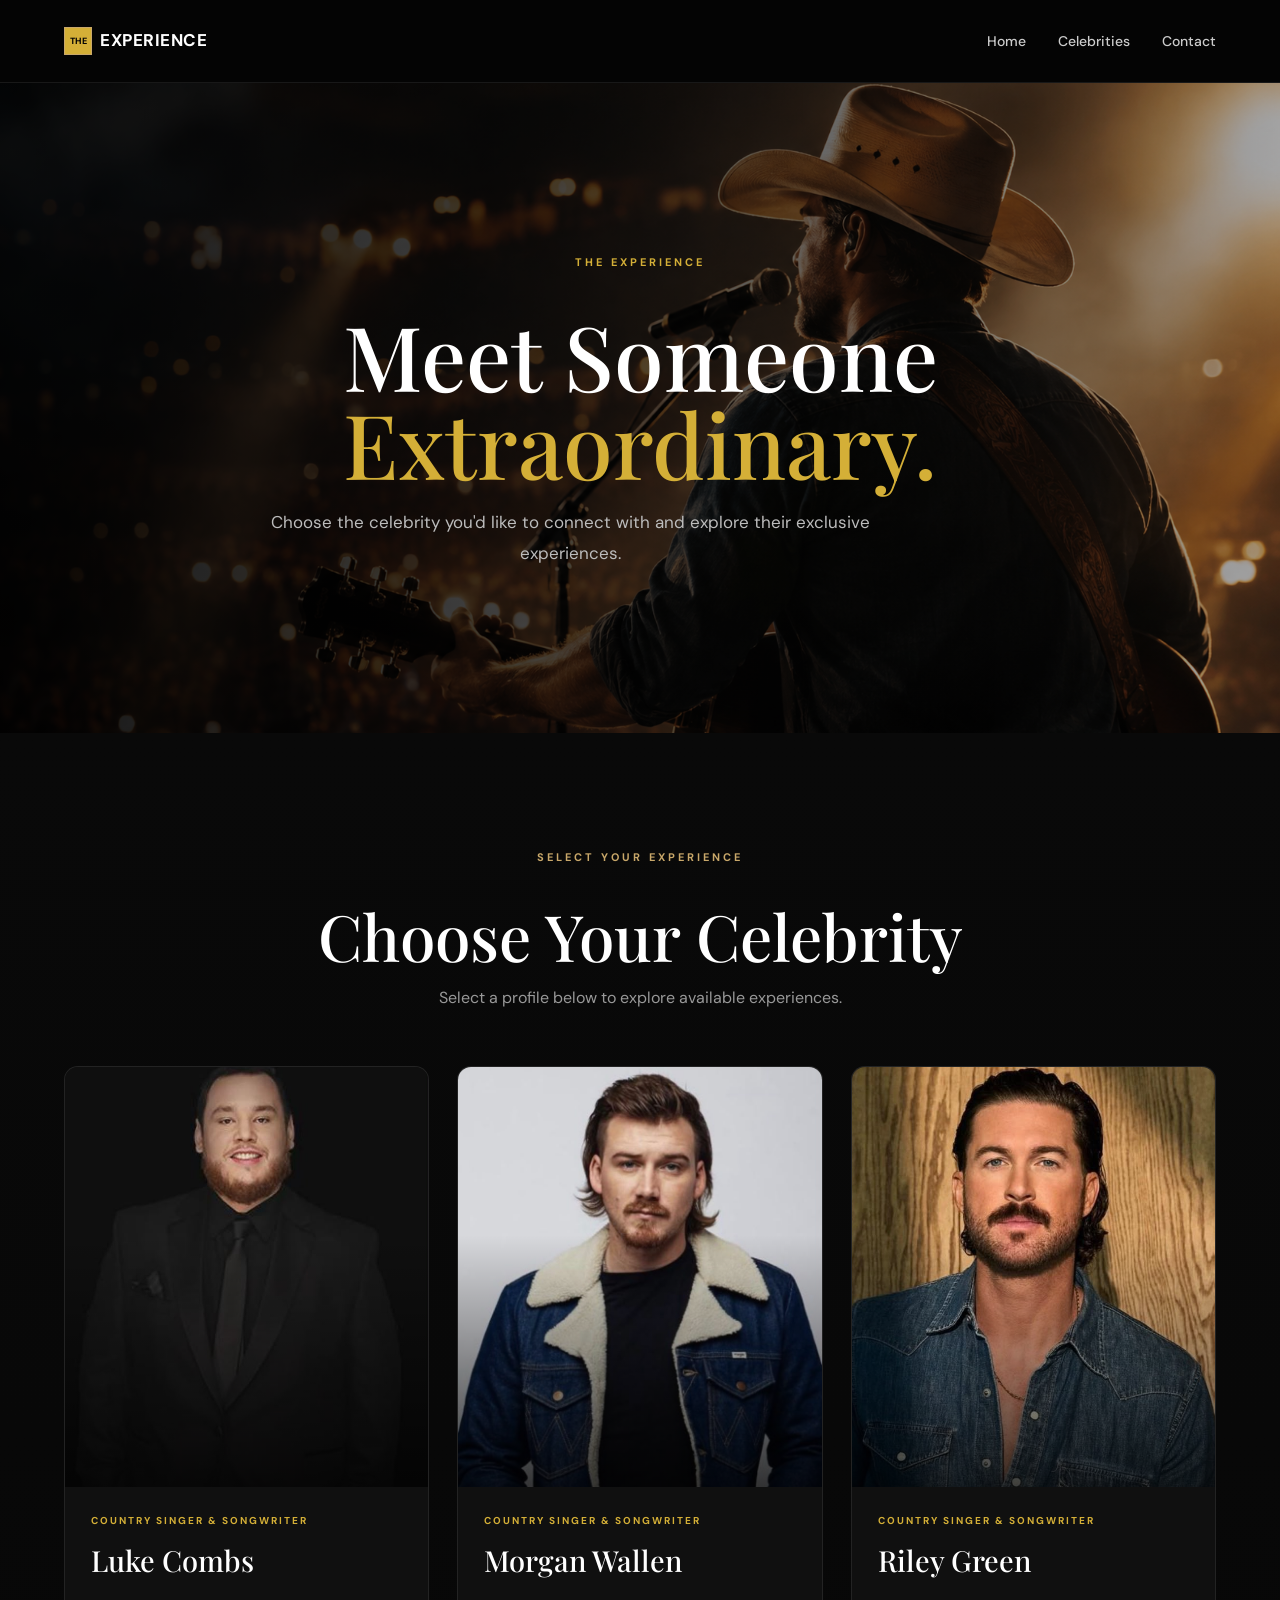
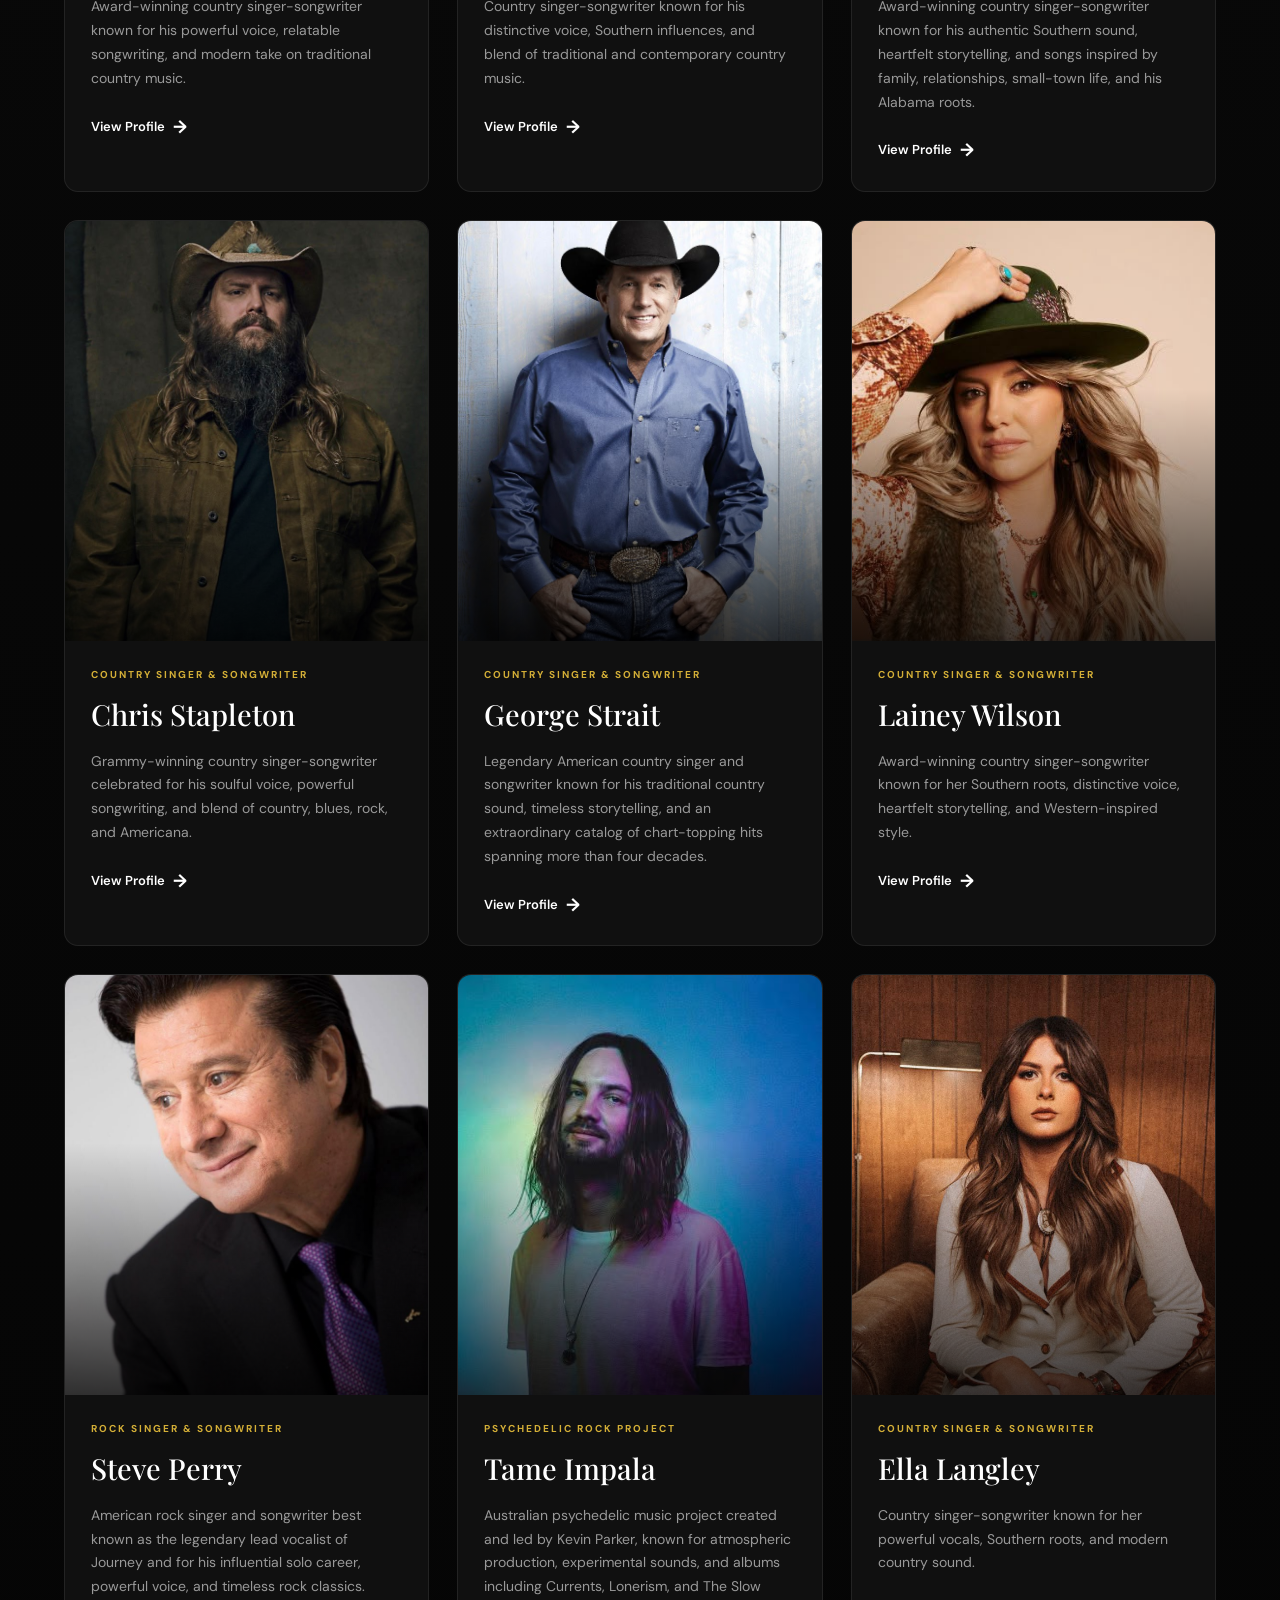
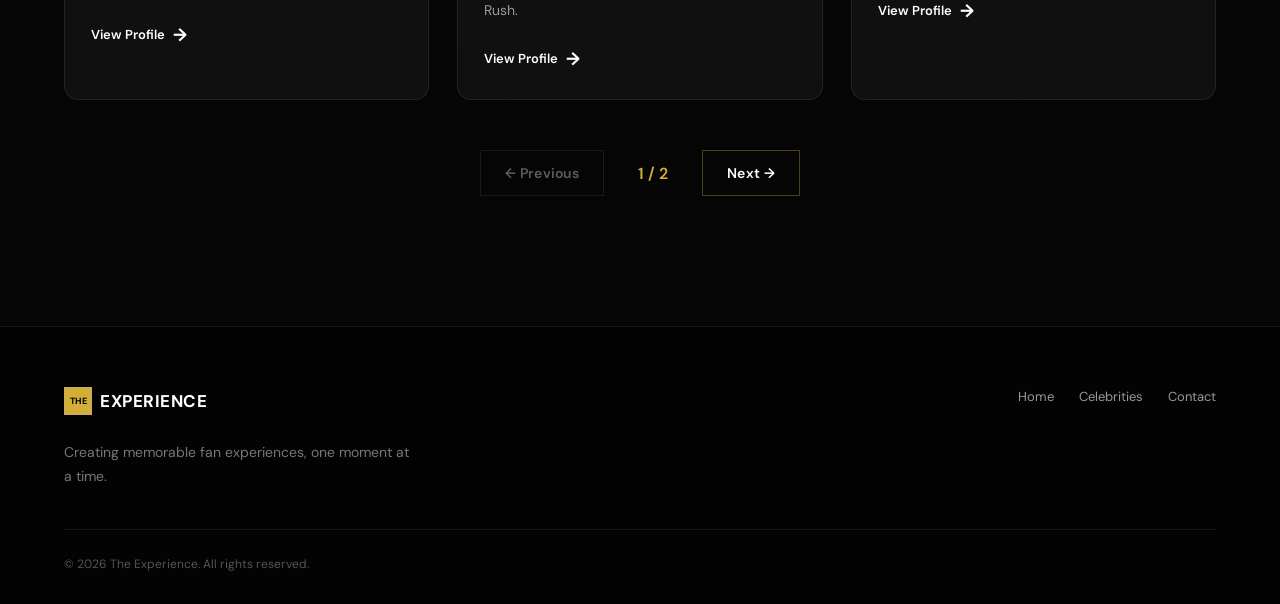
==== index.html @ cc43b5a0 "Initial directmanagementgroup" ====
<!DOCTYPE html>
<html lang="en">

<head>
    <meta charset="UTF-8">

    <meta name="viewport" content="width=device-width, initial-scale=1.0">

    <title>Select Your Celebrity</title>

    <link rel="stylesheet" href="css/style.css">

    <link
        href="https://fonts.googleapis.com/css2?family=DM+Sans:wght@400;500;600;700&family=Playfair+Display:wght@500;600;700&display=swap"
        rel="stylesheet">
</head>

<body>

    <!-- NAVIGATION -->

    <header class="site-header">

        <div class="container nav-container">

            <a href="index.html" class="logo">
                <span>THE</span>
                EXPERIENCE
            </a>

            <nav class="main-nav">

                <a href="index.html">
                    Home
                </a>

                <a href="#celebrities">
                    Celebrities
                </a>

                <a href="#" id="contactTawk">
                    Contact
                </a>

            </nav>

        </div>

    </header>


    <!-- HERO -->

    <main>

        <section class="selection-hero">

            <div class="container">

                <div class="selection-content">

                    <span class="eyebrow">
                        THE EXPERIENCE
                    </span>

                    <h1>
                        Meet Someone
                        <br>
                        <em>Extraordinary.</em>
                    </h1>

                    <p>
                        Choose the celebrity you'd like to
                        connect with and explore their
                        exclusive experiences.
                    </p>

                </div>

            </div>

        </section>


        <!-- CELEBRITY SELECTION -->

        <section class="celebrity-selection" id="celebrities">

            <div class="container">

                <div class="section-heading">

                    <span class="eyebrow">
                        SELECT YOUR EXPERIENCE
                    </span>

                    <h2>
                        Choose Your Celebrity
                    </h2>

                    <p>
                        Select a profile below to explore
                        available experiences.
                    </p>

                </div>


                <!-- CARDS GENERATED BY JAVASCRIPT -->

                <div class="celebrity-grid" id="celebrityGrid"></div>

                <div class="celebrity-pagination">

                    <button id="previousCelebrities" class="pagination-button" type="button">
                        ← Previous
                    </button>

                    <span id="celebrityPageNumber">
                        1
                    </span>

                    <button id="nextCelebrities" class="pagination-button" type="button">
                        Next →
                    </button>

                </div>

            </div>

        </section>

    </main>


    <!-- FOOTER -->

    <footer class="site-footer">

        <div class="container">

            <div class="footer-content">

                <div>
                    <div class="logo">
                        <span>THE</span>
                        EXPERIENCE
                    </div>
                    <br>

                    <p>
                        Creating memorable fan experiences,
                        one moment at a time.
                    </p>
                </div>

                <div class="footer-links">

                    <a href="index.html">
                        Home
                    </a>

                    <a href="#celebrities">
                        Celebrities
                    </a>

                    <a href="#" id="contactTawk">
                        Contact
                    </a>

                </div>

            </div>

            <div class="footer-bottom">

                <p>
                    © 2026 The Experience.
                    All rights reserved.
                </p>

            </div>

        </div>

    </footer>

    <script src="js/celebrities.js"></script>
    <script src="js/script.js"></script>

    <!--Start of Tawk.to Script-->
    <script type="text/javascript">
        var Tawk_API = Tawk_API || {}, Tawk_LoadStart = new Date();
        (function () {
            var s1 = document.createElement("script"), s0 = document.getElementsByTagName("script")[0];
            s1.async = true;
            s1.src = 'https://embed.tawk.to/6ac753de425a3b34c693e324/1k4d9v97q';
            s1.charset = 'UTF-8';
            s1.setAttribute('crossorigin', '*');
            s0.parentNode.insertBefore(s1, s0);
        })();
    </script>
    <!--End of Tawk.to Script-->
</body>

</html>
---- css/style.css ----
* {
    margin: 0;
    padding: 0;
    box-sizing: border-box;
}

:root {
    --black: #080808;
    --dark: #101010;
    --dark-2: #151515;
    --white: #ffffff;
    --gray: #a5a5a5;
    --gold: #c9a86a;
    --gold-light: #e0c38b;
    --border: rgba(255, 255, 255, 0.1);
}

html {
    scroll-behavior: smooth;
}

body {
    background: var(--black);
    color: var(--white);
    font-family: "DM Sans", sans-serif;
    line-height: 1.6;
}

a {
    color: inherit;
    text-decoration: none;
}

img {
    width: 100%;
    display: block;
}

.navbar {
    height: 85px;
    padding: 0 6%;
    display: flex;
    align-items: center;
    justify-content: space-between;
    border-bottom: 1px solid var(--border);
    background: rgba(8, 8, 8, 0.9);
    backdrop-filter: blur(15px);
    position: sticky;
    top: 0;
    z-index: 1000;
}

.logo {
    display: flex;
    align-items: center;
    gap: 12px;
    font-size: 19px;
    font-weight: 700;
}

.logo span {
    width: 38px;
    height: 38px;
    border: 1px solid var(--gold);
    color: var(--gold);
    display: flex;
    align-items: center;
    justify-content: center;
    font-size: 12px;
    letter-spacing: 1px;
}

.nav-links {
    display: flex;
    gap: 35px;
}

.nav-links a {
    color: #aaa;
    font-size: 14px;
    transition: 0.3s;
}

.nav-links a:hover,
.nav-links .active {
    color: white;
}

.explore-button {
    /* border: 1px solid var(--gold); */
    padding: 11px 18px;
    color: var(--gold);
    font-size: 13px;
    transition: 0.3s;
}

.explore-button:hover {
    background: var(--gold);
    color: black;
}

.profile-actions {
    display: flex;
    flex-wrap: wrap;
    gap: 14px;
    margin-top: 32px;
    padding-top: 4px;
    align-items: center;
}

.explore-button {
    display: inline-flex;
    align-items: center;
    justify-content: center;
    min-height: 42px;
    padding: 0 15px;
    color: var(--gold);
    font-size: 13px;
    font-weight: 500;
    letter-spacing: 0.4px;
    text-decoration: none;
    border: 1px solid var(--gold);
    transition: all 0.3s ease;
}

.explore-button:hover {
    background: var(--gold);
    color: black;
    transform: translateY(-1px);
}

@media (max-width: 700px) {
    .profile-actions {
        margin-top: 26px;
        gap: 10px;
    }

    .explore-button {
        padding: 10px 15px;
        font-size: 12px;
    }
}

.nav-button {
    display: inline-flex;
    align-items: center;
    justify-content: center;
    white-space: nowrap;
    margin-left: 20px;
    border: 1px solid var(--gold);
    padding: 11px 18px;
    color: var(--gold);
    font-size: 13px;
    transition: 0.3s;
}

.nav-button:hover {
    background: var(--gold);
    color: black;
}

.menu-toggle {
    display: none;
    background: none;
    color: white;
    border: none;
    font-size: 25px;
    cursor: pointer;
}

.hero {
    min-height: calc(100vh - 85px);
    padding: 80px 8%;
    display: grid;
    grid-template-columns: 1fr 0.85fr;
    gap: 80px;
    align-items: center;
}

.eyebrow {
    color: var(--gold);
    font-size: 11px;
    font-weight: 700;
    letter-spacing: 3px;
    margin-bottom: 20px;
}

.hero h1 {
    font-family: "Playfair Display", serif;
    font-size: clamp(55px, 7vw, 100px);
    line-height: 0.98;
    font-weight: 500;
    max-width: 700px;
}

.hero h1 span,
.section-heading span,
.about-content h2 span,
.cta h2 span {
    color: var(--gold);
}

.hero-text {
    color: var(--gray);
    max-width: 520px;
    margin: 30px 0;
    font-size: 17px;
}

.hero-buttons {
    display: flex;
    gap: 15px;
}

.btn {
    display: inline-block;
    padding: 14px 24px;
    font-size: 13px;
    font-weight: 600;
    transition: 0.3s;
}

.btn-primary {
    background: var(--gold);
    color: #080808;
}

.btn-primary:hover {
    background: var(--gold-light);
    transform: translateY(-2px);
}

.btn-outline {
    border: 1px solid var(--border);
    color: white;
}

.btn-outline:hover {
    border-color: var(--gold);
    color: var(--gold);
}

.hero-image {
    position: relative;
    max-width: 520px;
    margin-left: auto;
}

.hero-image img {
    height: 650px;
    object-fit: cover;
    filter: grayscale(10%);
}

.image-glow {
    position: absolute;
    width: 250px;
    height: 250px;
    background: rgba(201, 168, 106, 0.2);
    filter: blur(100px);
    right: -50px;
    bottom: 30px;
}

.floating-card {
    position: absolute;
    bottom: 30px;
    left: -40px;
    background: rgba(15, 15, 15, 0.9);
    border: 1px solid var(--border);
    padding: 16px 20px;
    display: flex;
    align-items: center;
    gap: 12px;
    backdrop-filter: blur(10px);
}

.floating-card strong {
    display: block;
    font-size: 13px;
}

.floating-card small {
    color: var(--gray);
    font-size: 11px;
}

.status-dot {
    width: 8px;
    height: 8px;
    background: #69c56b;
    border-radius: 50%;
}

.stats {
    border-top: 1px solid var(--border);
    border-bottom: 1px solid var(--border);
    padding: 30px 8%;
    display: grid;
    grid-template-columns: repeat(4, 1fr);
}

.stat {
    text-align: center;
    border-right: 1px solid var(--border);
}

.stat:last-child {
    border: none;
}

.stat strong {
    display: block;
    font-family: "Playfair Display", serif;
    color: var(--gold);
    font-size: 30px;
}

.stat span {
    color: var(--gray);
    font-size: 12px;
}

.section {
    padding: 130px 8%;
}

.about {
    display: grid;
    grid-template-columns: 0.9fr 1fr;
    gap: 100px;
    align-items: center;
}

.about-image img {
    height: 600px;
    object-fit: cover;
}

.about-content h2,
.section-heading h2,
.cta h2 {
    font-family: "Playfair Display", serif;
    font-size: clamp(40px, 5vw, 65px);
    font-weight: 500;
    line-height: 1.1;
}

.about-content p {
    color: var(--gray);
    margin-top: 25px;
    max-width: 560px;
}

.text-link {
    display: inline-block;
    margin-top: 30px;
    color: var(--gold);
    font-size: 14px;
}

.section-heading {
    margin-bottom: 60px;
    max-width: 650px;
}

.experience {
    background: #0d0d0d;
}

.experience-grid {
    display: grid;
    grid-template-columns: repeat(4, 1fr);
    border-top: 1px solid var(--border);
}

.experience-card {
    padding: 35px 30px;
    border-right: 1px solid var(--border);
}

.experience-card:last-child {
    border-right: none;
}

.number {
    color: var(--gold);
    font-size: 12px;
    margin-bottom: 50px;
}

.experience-card h3 {
    margin-bottom: 15px;
}

.experience-card p {
    color: var(--gray);
    font-size: 14px;
}

.package-grid {
    display: grid;
    grid-template-columns: repeat(3, 1fr);
    gap: 20px;
}

.package-card {
    border: 1px solid var(--border);
    padding: 35px;
    position: relative;
    background: #0d0d0d;
}

.package-card.featured {
    border-color: var(--gold);
}

.popular {
    position: absolute;
    top: 0;
    right: 0;
    background: var(--gold);
    color: black;
    padding: 7px 12px;
    font-size: 9px;
    font-weight: 700;
    letter-spacing: 1px;
}

.package-top span {
    color: var(--gold);
    font-size: 10px;
    letter-spacing: 2px;
}

.package-top h3 {
    font-family: "Playfair Display", serif;
    font-size: 27px;
    margin-top: 10px;
}

.price {
    font-size: 38px;
    margin: 20px 0;
}

.package-card ul {
    list-style: none;
    border-top: 1px solid var(--border);
    padding-top: 20px;
}

.package-card li {
    color: var(--gray);
    font-size: 13px;
    margin: 12px 0;
}

.package-button {
    display: block;
    text-align: center;
    border: 1px solid var(--border);
    padding: 13px;
    margin-top: 30px;
    font-size: 12px;
    transition: 0.3s;
}

.package-button:hover {
    background: var(--gold);
    color: black;
}

.center-button {
    text-align: center;
    margin-top: 50px;
}

.cta {
    margin: 0 8% 120px;
    padding: 90px;
    background: #111;
    border: 1px solid var(--border);
    text-align: center;
}

.cta>div {
    max-width: 700px;
    margin: auto;
}

.cta p:not(.eyebrow) {
    color: var(--gray);
    margin: 25px auto;
    max-width: 550px;
}

footer {
    border-top: 1px solid var(--border);
    padding: 70px 8% 30px;
}

.footer-main {
    display: flex;
    justify-content: space-between;
    gap: 50px;
}

.footer-main>div:first-child {
    max-width: 300px;
}

.footer-main p {
    color: var(--gray);
    font-size: 13px;
    margin-top: 20px;
}

.footer-links {
    display: flex;
    gap: 80px;
}

.footer-links div {
    display: flex;
    flex-direction: column;
    gap: 10px;
}

.footer-links h4 {
    margin-bottom: 10px;
    font-size: 13px;
}

.footer-links a {
    color: var(--gray);
    font-size: 12px;
}

.footer-links a:hover {
    color: var(--gold);
}

.footer-bottom {
    border-top: 1px solid var(--border);
    margin-top: 60px;
    padding-top: 25px;
    display: flex;
    justify-content: space-between;
    color: #666;
    font-size: 11px;
}


@media (max-width: 900px) {

    /* Keep Request a Meet & Greet inside nav & visible on mobile */


    .nav-links {
        display: none;
        position: absolute;
        top: 100%;
        left: 0;
        right: 0;
        width: 100%;
        background: #050505;
        padding: 20px;
        flex-direction: column;
        gap: 18px;
        z-index: 1000;
    }

    .nav-links.mobile-open {
        display: flex;
    }

    .nav-links .nav-button {
        display: inline-flex;
        width: 100%;
        margin: 8px 0 0;
        justify-content: center;
    }

    .menu-toggle {
        display: flex;
    }



    .menu-toggle {
        display: block;
    }

    .hero {
        grid-template-columns: 1fr;
        padding-top: 60px;
    }

    .hero-image {
        margin: auto;
        width: 100%;
    }

    .stats {
        grid-template-columns: repeat(2, 1fr);
        gap: 25px;
    }

    .stat:nth-child(2) {
        border: none;
    }

    .about {
        grid-template-columns: 1fr;
        gap: 50px;
    }

    .experience-grid {
        grid-template-columns: repeat(2, 1fr);
    }

    .experience-card:nth-child(2) {
        border-right: none;
    }

    .package-grid {
        grid-template-columns: 1fr;
    }

    .footer-main {
        flex-direction: column;
    }

    .footer-links {
        flex-wrap: wrap;
        gap: 40px;
    }
}


@media (max-width: 600px) {

    .navbar {
        padding: 0 5%;
    }

    .hero,
    .section {
        padding-left: 5%;
        padding-right: 5%;
    }

    .hero h1 {
        font-size: 54px;
    }

    .hero-buttons {
        flex-direction: column;
    }

    .hero-buttons .btn {
        text-align: center;
    }

    .hero-image img {
        height: 500px;
    }

    .floating-card {
        left: 15px;
    }

    .stats {
        padding: 30px 5%;
    }

    .experience-grid {
        grid-template-columns: 1fr;
    }

    .experience-card {
        border-right: none;
        border-bottom: 1px solid var(--border);
    }

    .cta {
        margin: 0 5% 80px;
        padding: 60px 25px;
    }

    .footer-bottom {
        flex-direction: column;
        gap: 10px;
    }
}

.reveal {
    opacity: 0;
    transform: translateY(25px);
    transition: 0.7s ease;
}

.reveal.show {
    opacity: 1;
    transform: translateY(0);
}

@media (max-width: 900px) {

    .nav-links.mobile-open {
        display: flex;
        position: absolute;
        top: 85px;
        left: 0;
        right: 0;
        background: #080808;
        border-bottom: 1px solid rgba(255, 255, 255, 0.1);
        padding: 25px;
        flex-direction: column;
        gap: 20px;
    }

}


/* ================================
   PACKAGES PAGE
================================ */

.page-hero {
    padding: 120px 8% 80px;
    text-align: center;
    border-bottom: 1px solid var(--border);
}

.page-hero h1 {
    font-family: "Playfair Display", serif;
    font-size: clamp(50px, 7vw, 85px);
    font-weight: 500;
    line-height: 1;
}

.page-hero h1 span {
    color: var(--gold);
}

.page-hero>p:last-child {
    max-width: 600px;
    margin: 30px auto 0;
    color: var(--gray);
}

.packages-section {
    padding: 100px 8%;
}

.large-packages {
    align-items: stretch;
}

.large-packages .package-card {
    display: flex;
    flex-direction: column;
}

.package-description {
    color: var(--gray);
    font-size: 13px;
    line-height: 1.7;
    margin-top: 10px;
}

.package-divider {
    height: 1px;
    background: var(--border);
    margin: 30px 0;
}

.package-card h4 {
    font-size: 13px;
    margin-bottom: 15px;
}

.large-packages .package-card ul {
    flex: 1;
}

.package-note {
    margin: 0 8% 120px;
    padding: 80px;
    background: #0d0d0d;
    border: 1px solid var(--border);
}

.package-note>div {
    max-width: 750px;
}

.package-note h2 {
    font-family: "Playfair Display", serif;
    font-size: clamp(35px, 5vw, 55px);
    font-weight: 500;
    line-height: 1.1;
}

.package-note h2 span {
    color: var(--gold);
}

.package-note p:not(.eyebrow) {
    color: var(--gray);
    margin-top: 25px;
    max-width: 650px;
}

@media (max-width: 900px) {

    .page-hero {
        padding: 90px 5% 60px;
    }

    .packages-section {
        padding: 70px 5%;
    }

    .package-note {
        margin: 0 5% 80px;
        padding: 50px 30px;
    }

}



/* ================================
   BOOKING PAGE
================================ */

.booking-hero {
    padding: 110px 8% 80px;
    border-bottom: 1px solid var(--border);
}

.booking-hero h1 {
    font-family: "Playfair Display", serif;
    font-size: clamp(50px, 7vw, 85px);
    font-weight: 500;
    line-height: 1;
}

.booking-hero h1 span {
    color: var(--gold);
}

.booking-hero>p:last-child {
    max-width: 650px;
    color: var(--gray);
    margin-top: 25px;
}

.booking-section {
    padding: 100px 8% 130px;
}

.booking-layout {
    display: grid;
    grid-template-columns: 0.75fr 1.25fr;
    gap: 90px;
    align-items: start;
}

.booking-info {
    position: sticky;
    top: 120px;
}

.booking-info h2 {
    font-family: "Playfair Display", serif;
    font-size: clamp(40px, 4vw, 58px);
    font-weight: 500;
    line-height: 1.1;
}

.booking-info>p:not(.eyebrow) {
    color: var(--gray);
    margin: 25px 0 50px;
}

.booking-point {
    display: flex;
    gap: 20px;
    padding: 25px 0;
    border-top: 1px solid var(--border);
}

.booking-point>span {
    color: var(--gold);
    font-size: 12px;
}

.booking-point h3 {
    font-size: 14px;
    margin-bottom: 5px;
}

.booking-point p {
    color: var(--gray);
    font-size: 12px;
}

.booking-form-container {
    background: #0d0d0d;
    border: 1px solid var(--border);
    padding: 45px;
}

.form-title {
    border-bottom: 1px solid var(--border);
    padding-bottom: 30px;
    margin-bottom: 30px;
}

.form-title>span {
    color: var(--gold);
    font-size: 10px;
    letter-spacing: 2px;
}

.form-title h2 {
    font-family: "Playfair Display", serif;
    font-size: 35px;
    font-weight: 500;
    margin-top: 8px;
}

.form-row {
    display: grid;
    grid-template-columns: 1fr 1fr;
    gap: 18px;
}

.form-group {
    margin-bottom: 22px;
}

.form-group label {
    display: block;
    font-size: 11px;
    color: #bbb;
    margin-bottom: 8px;
}

.form-group input,
.form-group select,
.form-group textarea {
    width: 100%;
    background: #080808;
    border: 1px solid #292929;
    color: white;
    padding: 14px;
    font-family: inherit;
    font-size: 13px;
    outline: none;
    transition: 0.3s;
}

.form-group input:focus,
.form-group select:focus,
.form-group textarea:focus {
    border-color: var(--gold);
}

.form-group textarea {
    resize: vertical;
}

.form-group select option {
    background: #111;
}

.checkbox {
    display: flex;
    gap: 10px;
    align-items: flex-start;
    color: var(--gray);
    font-size: 11px;
    line-height: 1.5;
    margin: 20px 0;
}

.checkbox input {
    margin-top: 3px;
    accent-color: var(--gold);
}

.form-submit {
    width: 100%;
    border: none;
    background: var(--gold);
    color: #080808;
    padding: 16px;
    font-family: inherit;
    font-weight: 700;
    cursor: pointer;
    transition: 0.3s;
}

.form-submit:hover {
    background: var(--gold-light);
}

.form-message {
    display: none;
    margin-top: 20px;
    padding: 15px;
    border: 1px solid var(--gold);
    color: var(--gold);
    font-size: 18px;
    text-align: center;
}

@media (max-width: 900px) {

    .booking-hero {
        padding: 80px 5% 60px;
    }

    .booking-section {
        padding: 70px 5%;
    }

    .booking-layout {
        grid-template-columns: 1fr;
        gap: 60px;
    }

    .booking-info {
        position: static;
    }

}

@media (max-width: 600px) {

    .booking-form-container {
        padding: 25px 20px;
    }

    .form-row {
        grid-template-columns: 1fr;
        gap: 0;
    }

}



/* =================================
   CONTACT PAGE
================================= */

.contact-hero {
    padding: 110px 8% 80px;
    border-bottom: 1px solid var(--border);
}

.contact-hero h1 {
    font-family: "Playfair Display", serif;
    font-size: clamp(50px, 7vw, 85px);
    font-weight: 500;
    line-height: 1;
    max-width: 850px;
}

.contact-hero h1 span {
    color: var(--gold);
}

.contact-hero>p:last-child {
    max-width: 650px;
    color: var(--gray);
    margin-top: 25px;
}


.contact-section {
    padding: 110px 8%;
}

.contact-grid {
    display: grid;
    grid-template-columns: 0.8fr 1.2fr;
    gap: 100px;
    align-items: start;
}

.contact-info h2 {
    font-family: "Playfair Display", serif;
    font-size: clamp(40px, 4vw, 58px);
    font-weight: 500;
    line-height: 1.1;
}

.contact-intro {
    color: var(--gray);
    margin: 25px 0 45px;
    max-width: 480px;
}

.contact-detail {
    display: flex;
    align-items: center;
    gap: 18px;
    padding: 22px 0;
    border-top: 1px solid var(--border);
}

.contact-icon {
    width: 42px;
    height: 42px;
    border: 1px solid var(--border);
    color: var(--gold);
    display: flex;
    align-items: center;
    justify-content: center;
}

.contact-detail small,
.social-section>small {
    display: block;
    color: var(--gold);
    font-size: 9px;
    letter-spacing: 2px;
    margin-bottom: 5px;
}

.contact-detail a,
.contact-detail p {
    color: #ddd;
    font-size: 13px;
}

.contact-detail a:hover {
    color: var(--gold);
}

.social-section {
    margin-top: 25px;
    padding-top: 25px;
    border-top: 1px solid var(--border);
}

.social-links {
    display: flex;
    gap: 20px;
    margin-top: 12px;
}

.social-links a {
    color: var(--gray);
    font-size: 12px;
}

.social-links a:hover {
    color: var(--gold);
}


.contact-form-container {
    background: #0d0d0d;
    border: 1px solid var(--border);
    padding: 45px;
}


.faq-section {
    background: #0d0d0d;
    padding: 110px 8%;
}

.faq-list {
    max-width: 900px;
    border-top: 1px solid var(--border);
}

.faq-list details {
    border-bottom: 1px solid var(--border);
}

.faq-list summary {
    padding: 25px 0;
    list-style: none;
    cursor: pointer;
    display: flex;
    justify-content: space-between;
    align-items: center;
    font-size: 15px;
    font-weight: 600;
}

.faq-list summary::-webkit-details-marker {
    display: none;
}

.faq-list summary span {
    color: var(--gold);
    font-size: 22px;
    font-weight: 400;
}

.faq-list details p {
    color: var(--gray);
    font-size: 13px;
    max-width: 750px;
    padding: 0 0 25px;
    line-height: 1.8;
}


.contact-cta {
    margin: 110px 8%;
    padding: 90px 30px;
    border: 1px solid var(--border);
    background: #111;
    text-align: center;
}

.contact-cta h2 {
    font-family: "Playfair Display", serif;
    font-size: clamp(40px, 5vw, 65px);
    font-weight: 500;
    line-height: 1.1;
}

.contact-cta h2 span {
    color: var(--gold);
}

.contact-cta>p:not(.eyebrow) {
    color: var(--gray);
    margin: 20px auto 30px;
}


@media (max-width: 900px) {

    .contact-hero {
        padding: 80px 5% 60px;
    }

    .contact-section {
        padding: 70px 5%;
    }

    .contact-grid {
        grid-template-columns: 1fr;
        gap: 60px;
    }

    .faq-section {
        padding: 80px 5%;
    }

    .contact-cta {
        margin: 80px 5%;
        padding: 60px 25px;
    }

}


@media (max-width: 600px) {

    .contact-form-container {
        padding: 25px 20px;
    }

    .social-links {
        flex-wrap: wrap;
    }

}


/* =================================
   DONATION PAGE
================================= */

.donation-hero {
    padding: 120px 8% 90px;
    border-bottom: 1px solid var(--border);
}

.donation-hero-content {
    max-width: 900px;
}

.donation-hero h1 {
    font-family: "Playfair Display", serif;
    font-size: clamp(52px, 7vw, 90px);
    font-weight: 500;
    line-height: 1;
}

.donation-hero h1 span {
    color: var(--gold);
    display: block;
}

.donation-hero p:last-child {
    color: var(--gray);
    max-width: 650px;
    margin-top: 30px;
    font-size: 16px;
}


.donation-section {
    padding: 110px 8%;
}

.donation-layout {
    display: grid;
    grid-template-columns: 0.9fr 1.1fr;
    gap: 100px;
    align-items: start;
}

.donation-about h2 {
    font-family: "Playfair Display", serif;
    font-size: clamp(40px, 4vw, 60px);
    font-weight: 500;
    line-height: 1.1;
}

.donation-about h2 span {
    color: var(--gold);
}

.donation-about>p:not(.eyebrow) {
    color: var(--gray);
    max-width: 520px;
    margin: 25px 0 45px;
}


.donation-point {
    display: flex;
    gap: 20px;
    padding: 25px 0;
    border-top: 1px solid var(--border);
}

.donation-number {
    color: var(--gold);
    font-size: 12px;
}

.donation-point h3 {
    font-size: 14px;
    margin-bottom: 5px;
}

.donation-point p {
    color: var(--gray);
    font-size: 12px;
}


.donation-card {
    background: #0d0d0d;
    border: 1px solid var(--border);
    padding: 45px;
}

.donation-card-header {
    border-bottom: 1px solid var(--border);
    padding-bottom: 30px;
    margin-bottom: 30px;
}

.donation-card-header span {
    color: var(--gold);
    font-size: 10px;
    letter-spacing: 2px;
}

.donation-card-header h2 {
    font-family: "Playfair Display", serif;
    font-size: 36px;
    font-weight: 500;
    margin-top: 8px;
}


.amount-grid {
    display: grid;
    grid-template-columns: repeat(3, 1fr);
    gap: 10px;
}

.amount-button {
    background: #080808;
    border: 1px solid #292929;
    color: white;
    padding: 17px 10px;
    cursor: pointer;
    font-family: inherit;
    font-weight: 600;
    transition: 0.25s;
}

.amount-button:hover,
.amount-button.selected {
    border-color: var(--gold);
    color: var(--gold);
}


.custom-donation {
    margin-top: 25px;
}

.custom-donation label {
    display: block;
    color: #bbb;
    font-size: 11px;
    margin-bottom: 8px;
}

.amount-input {
    display: flex;
    align-items: center;
    border: 1px solid #292929;
    background: #080808;
}

.amount-input span {
    padding-left: 15px;
    color: var(--gold);
}

.amount-input input {
    width: 100%;
    border: none;
    outline: none;
    background: transparent;
    color: white;
    padding: 15px 10px;
    font-family: inherit;
}


.selected-donation {
    display: flex;
    justify-content: space-between;
    align-items: center;
    border-top: 1px solid var(--border);
    border-bottom: 1px solid var(--border);
    margin-top: 25px;
    padding: 20px 0;
}

.selected-donation span {
    color: var(--gray);
    font-size: 12px;
}

.selected-donation strong {
    color: var(--gold);
    font-size: 22px;
}


.donate-button {
    width: 100%;
    margin-top: 25px;
    border: none;
    background: var(--gold);
    color: #080808;
    padding: 16px;
    font-family: inherit;
    font-weight: 700;
    cursor: pointer;
    transition: 0.3s;
}

.donate-button:hover {
    background: var(--gold-light);
}

.donation-note {
    text-align: center;
    color: #666;
    font-size: 10px;
    margin-top: 15px;
}


.payment-section {
    background: #0d0d0d;
    padding: 110px 8%;
}

.payment-intro {
    color: var(--gray);
    max-width: 600px;
    margin-top: 20px;
}


.payment-grid {
    display: grid;
    grid-template-columns: repeat(1fr);
    gap: 20px;
    margin-top: 60px;
}

.payment-method {
    background: #101010;
    border: 1px solid var(--border);
    padding: 35px;
}

.payment-method h3 {
    margin-top: 20px;
}

.payment-method>p {
    color: var(--gray);
    font-size: 13px;
    margin: 12px 0 25px;
}


.payment-icon {
    width: 48px;
    height: 48px;
    border: 1px solid var(--gold);
    color: var(--gold);
    display: flex;
    align-items: center;
    justify-content: center;
    font-size: 9px;
    letter-spacing: 1px;
}


.payment-action {
    width: 100%;
    border: 1px solid var(--border);
    background: transparent;
    color: white;
    padding: 13px;
    cursor: pointer;
    font-family: inherit;
}

.payment-action:hover {
    border-color: var(--gold);
    color: var(--gold);
}


.crypto-selector {
    display: flex;
    gap: 5px;
    margin-bottom: 20px;
}

.crypto-tab {
    flex: 1;
    background: #080808;
    border: 1px solid #292929;
    color: var(--gray);
    padding: 9px 5px;
    font-size: 10px;
    cursor: pointer;
}

.crypto-tab.active {
    border-color: var(--gold);
    color: var(--gold);
}


.qr-container {
    background: white;
    width: 180px;
    height: 180px;
    margin: 20px auto;
    display: flex;
    align-items: center;
    justify-content: center;
}

.qr-container img {
    width: 160px;
    height: 160px;
    object-fit: contain;
}


.wallet-label {
    color: var(--gray);
    font-size: 10px;
    margin-bottom: 7px;
}

.wallet-box {
    display: flex;
    border: 1px solid #292929;
    background: #080808;
}

.wallet-box span {
    flex: 1;
    padding: 12px;
    color: #aaa;
    font-size: 9px;
    overflow: hidden;
    white-space: nowrap;
    text-overflow: ellipsis;
}

.wallet-box button {
    border: none;
    border-left: 1px solid #292929;
    background: transparent;
    color: var(--gold);
    padding: 0 12px;
    cursor: pointer;
}


.crypto-warning {
    color: #777 !important;
    font-size: 10px !important;
    line-height: 1.6;
    margin-top: 15px !important;
}


.bank-details {
    border-top: 1px solid var(--border);
}

.bank-details div {
    padding: 13px 0;
    border-bottom: 1px solid var(--border);
}

.bank-details span {
    display: block;
    color: var(--gold);
    font-size: 8px;
    letter-spacing: 1px;
    margin-bottom: 4px;
}

.bank-details strong {
    color: #ddd;
    font-size: 12px;
}


.payment-note {
    font-size: 10px !important;
    color: #777 !important;
}


.transparency-section {
    padding: 100px 8%;
}

.transparency-section>div {
    max-width: 800px;
    margin: auto;
    text-align: center;
}

.transparency-section h2 {
    font-family: "Playfair Display", serif;
    font-size: clamp(40px, 5vw, 60px);
    font-weight: 500;
}

.transparency-section p:last-child {
    color: var(--gray);
    margin-top: 25px;
    line-height: 1.8;
}


@media (max-width: 1000px) {

    .donation-layout {
        grid-template-columns: 1fr;
        gap: 60px;
    }

    .payment-grid {
        grid-template-columns: 1fr;
    }

}


@media (max-width: 600px) {

    .donation-hero {
        padding: 80px 5% 60px;
    }

    .donation-section,
    .payment-section,
    .transparency-section {
        padding-left: 5%;
        padding-right: 5%;
    }

    .donation-card {
        padding: 25px 20px;
    }

    .amount-grid {
        grid-template-columns: repeat(2, 1fr);
    }

}

/* =========================
   DIRECT PAYMENT - HIDDEN
========================= */

#directPaymentSection {
    display: none;
}

#directPaymentSection.show-payment {
    display: block;
    animation: paymentReveal 0.6s ease;
}

@keyframes paymentReveal {
    from {
        opacity: 0;
        transform: translateY(25px);
    }

    to {
        opacity: 1;
        transform: translateY(0);
    }
}

/* Selected donation amount shown in payment section */
.payment-amount-highlight {
    margin: 0 auto 30px;
    max-width: 500px;
    padding: 22px 25px;
    border: 1px solid rgba(212, 175, 55, 0.5);
    background: rgba(212, 175, 55, 0.08);
    border-radius: 14px;
    text-align: center;
}

.payment-amount-highlight span {
    display: block;
    color: #aaa;
    font-size: 13px;
    text-transform: uppercase;
    letter-spacing: 2px;
    margin-bottom: 8px;
}

.payment-amount-highlight strong {
    display: block;
    color: #d4af37;
    font-size: 38px;
    font-family: "Playfair Display", serif;
}

/* =========================================
   DIRECT PAYMENT REVEAL
========================================= */

#directPaymentSection {
    display: none;
}

#directPaymentSection.show-payment {
    display: block;
    animation: paymentReveal 0.6s ease forwards;
}

@keyframes paymentReveal {
    from {
        opacity: 0;
        transform: translateY(30px);
    }

    to {
        opacity: 1;
        transform: translateY(0);
    }
}

/* Selected contribution amount */

.payment-amount-highlight {
    width: min(100%, 520px);
    margin: 0 auto 35px;
    padding: 25px;
    text-align: center;

    background: rgba(212, 175, 55, 0.06);
    border: 1px solid rgba(212, 175, 55, 0.45);
    border-radius: 16px;

    box-shadow: 0 15px 40px rgba(0, 0, 0, 0.25);
}

.payment-amount-highlight span {
    display: block;
    margin-bottom: 8px;

    color: #999;
    font-size: 12px;
    font-weight: 600;

    text-transform: uppercase;
    letter-spacing: 2px;
}

.payment-amount-highlight strong {
    display: block;

    color: #d4af37;
    font-family: "Playfair Display", serif;
    font-size: 42px;
    line-height: 1.1;
}

/* Payment method amount */

.payment-method-amount {
    display: inline-block;
    margin-top: 8px;

    color: #d4af37;
    font-size: 14px;
    font-weight: 600;
}

/* Back button */

.back-to-contribution {
    display: block;
    margin: 30px auto 0;

    padding: 10px 18px;

    background: transparent;
    border: 1px solid rgba(255, 255, 255, 0.15);
    border-radius: 8px;

    color: #aaa;
    font-size: 13px;

    cursor: pointer;
    transition: 0.3s ease;
}

.back-to-contribution:hover {
    border-color: rgba(212, 175, 55, 0.5);
    color: #d4af37;
}

/* Payment method selected amount */

.payment-method-amount {
    display: inline-block;
    margin-top: 8px;
    margin-bottom: 15px;

    color: #d4af37;
    font-size: 14px;
    font-weight: 600;
    letter-spacing: 0.3px;
}

.crypto-payment-amount,
.bank-payment-amount {
    display: block;
    margin-top: 15px;
    margin-bottom: 20px;
}

/* Amount inside Card button */

.payment-action {
    display: inline-flex;
    align-items: center;
    justify-content: center;
    gap: 10px;
}

.payment-action .payment-method-amount {
    margin: 0;
    color: inherit;
    font-size: inherit;
}

/* =========================================
   CELEBRITY SELECTION
========================================= */

.selection-hero {
    min-height: 65vh;
    display: flex;
    align-items: center;

    background:
        linear-gradient(rgba(0, 0, 0, 0.55),
            rgba(0, 0, 0, 0.8)),
        url("../images/celebrity-hero.jpg") center / cover no-repeat;

    text-align: center;
}

.selection-content {
    max-width: 800px;
    margin: 0 auto;
}

.selection-content h1 {
    margin: 18px 0;
    font-family: "Playfair Display", serif;
    font-size: clamp(3rem, 7vw, 6rem);
    line-height: 1;
}

.selection-content h1 em {
    color: #d4af37;
    font-style: normal;
}

.selection-content p {
    max-width: 620px;
    margin: 0 auto;

    color: #b7b7b7;
    font-size: 18px;
    line-height: 1.8;
}


/* Celebrity section */

.celebrity-selection {
    padding: 110px 0;
}

.celebrity-grid {
    display: grid;

    grid-template-columns:
        repeat(auto-fit, minmax(280px, 1fr));

    gap: 30px;

    margin-top: 55px;
}


/* Celebrity card */

.celebrity-card {
    position: relative;

    overflow: hidden;

    background: #111;
    border: 1px solid rgba(255, 255, 255, 0.08);

    border-radius: 16px;

    transition:
        transform 0.4s ease,
        border-color 0.4s ease,
        box-shadow 0.4s ease;
}

.celebrity-card:hover {
    transform: translateY(-8px);

    border-color:
        rgba(212, 175, 55, 0.5);

    box-shadow:
        0 25px 60px rgba(0, 0, 0, 0.45);
}


.celebrity-card-image {
    position: relative;

    height: 390px;

    overflow: hidden;
}

.celebrity-card-image img {
    width: 100%;
    height: 100%;

    object-fit: cover;

    transition:
        transform 0.6s ease;
}

.celebrity-card:hover .celebrity-card-image img {
    transform: scale(1.05);
}


.celebrity-card-overlay {
    position: absolute;

    inset: 0;

    background:
        linear-gradient(transparent 45%,
            rgba(0, 0, 0, 0.85));
}


.celebrity-card-content {
    padding: 25px;
}

.celebrity-card-content span {
    display: block;

    margin-bottom: 8px;

    color: #d4af37;

    font-size: 12px;
    font-weight: 600;

    text-transform: uppercase;
    letter-spacing: 1.5px;
}

.celebrity-card-content h3 {
    margin: 0 0 10px;

    font-family: "Playfair Display", serif;

    font-size: 28px;
}

.celebrity-card-content p {
    margin-bottom: 22px;

    color: #999;

    line-height: 1.6;
}


#profileBio p {
    margin: 0 0 20px;
    line-height: 1.8;
}

#profileBio ul {
    margin: 10px 0 25px;
    padding-left: 25px;
}

#profileBio li {
    margin-bottom: 8px;
    line-height: 1.7;
}

#profileBio h3 {
    margin-top: 25px;
    margin-bottom: 12px;
}

.celebrity-profile-link {
    display: inline-flex;

    align-items: center;
    gap: 8px;

    color: #fff;

    font-size: 14px;
    font-weight: 600;

    text-decoration: none;

    transition: color 0.3s ease;
}

.celebrity-profile-link:hover {
    color: #d4af37;
}


/* =========================================
   CELEBRITY PAGINATION
========================================= */

.celebrity-pagination {
    display: flex;
    justify-content: center;
    align-items: center;
    gap: 24px;
    margin-top: 50px;
}


.pagination-button {
    padding: 13px 24px;
    border: 1px solid rgba(212, 175, 55, 0.35);
    background: transparent;
    color: #ffffff;
    font-family: inherit;
    font-size: 14px;
    font-weight: 600;
    letter-spacing: 0.3px;
    cursor: pointer;
    transition: all 0.3s ease;
}


.pagination-button:hover:not(:disabled) {
    background: #d4af37;
    color: #111111;
    border-color: #d4af37;
}


.pagination-button:disabled {
    opacity: 0.35;
    cursor: not-allowed;
}


#celebrityPageNumber {
    min-width: 50px;
    text-align: center;
    color: #d4af37;
    font-weight: 600;
}


/* =========================================================
   MULTI-CELEBRITY HOMEPAGE
   ========================================================= */

/* ---------- GLOBAL ---------- */

body {
    margin: 0;
    background: #050505;
    color: #ffffff;
    font-family: "DM Sans", sans-serif;
}

.container {
    width: min(1180px, 90%);
    margin: 0 auto;
}


/* ---------- HEADER ---------- */

.site-header {
    position: relative;
    z-index: 100;

    width: 100%;

    background: rgba(5, 5, 5, 0.96);

    border-bottom: 1px solid rgba(255, 255, 255, 0.08);
}

.nav-container {
    min-height: 82px;

    display: flex;
    align-items: center;
    justify-content: space-between;
}

.logo {
    display: flex;
    align-items: center;
    gap: 8px;

    color: #ffffff;

    font-size: 17px;
    font-weight: 700;

    letter-spacing: 0.5px;

    text-decoration: none;
}

.logo span {
    display: inline-flex;
    align-items: center;
    justify-content: center;

    width: 28px;
    height: 28px;

    background: #d4af37;

    color: #050505;

    font-size: 9px;
    font-weight: 800;

    letter-spacing: 0;
}

.main-nav {
    display: flex;
    align-items: center;
    gap: 32px;
}

.main-nav a {
    position: relative;

    color: #cccccc;

    font-size: 14px;
    font-weight: 500;

    text-decoration: none;

    transition: color 0.3s ease;
}

.main-nav a:hover {
    color: #d4af37;
}


/* ---------- SELECTION HERO ---------- */

.selection-hero {
    min-height: 650px;

    display: flex;
    align-items: center;

    position: relative;

    background:
        linear-gradient(90deg,
            rgba(0, 0, 0, 0.92) 0%,
            rgba(0, 0, 0, 0.72) 45%,
            rgba(0, 0, 0, 0.35) 100%),
        url("../images/celebrity-hero.jpg") center / cover no-repeat;
}

.selection-content {
    max-width: 760px;

    padding: 80px 0;
}

.eyebrow {
    display: inline-block;

    color: #d4af37;

    font-size: 11px;
    font-weight: 700;

    letter-spacing: 3px;

    text-transform: uppercase;
}

.selection-content h1 {
    margin: 20px 0;

    color: #ffffff;

    font-family: "Playfair Display", serif;

    font-size: clamp(58px, 7vw, 100px);
    font-weight: 500;

    line-height: 0.98;
}

.selection-content h1 em {
    color: #d4af37;
    font-style: normal;
}

.selection-content p {
    max-width: 620px;

    margin: 0;

    color: #bcbcbc;

    font-size: 17px;
    line-height: 1.8;
}


/* ---------- CELEBRITY SECTION ---------- */

.celebrity-selection {
    padding: 110px 0 130px;

    background:
        linear-gradient(to bottom,
            #090909,
            #050505);
}

.section-heading {
    max-width: 700px;

    margin: 0 auto;

    text-align: center;
}

.section-heading h2 {
    margin: 15px 0;

    color: #ffffff;

    font-family: "Playfair Display", serif;

    font-size: clamp(42px, 5vw, 64px);
    font-weight: 500;

    line-height: 1.05;
}

.section-heading p {
    margin: 0 auto;

    max-width: 600px;

    color: #999999;

    font-size: 16px;
    line-height: 1.7;
}


/* ---------- CELEBRITY GRID ---------- */

.celebrity-grid {
    display: grid;

    grid-template-columns:
        repeat(3, minmax(0, 1fr));

    gap: 28px;

    margin-top: 55px;
}


/* ---------- CELEBRITY CARD ---------- */

.celebrity-card {
    overflow: hidden;

    background: #101010;

    border: 1px solid rgba(255, 255, 255, 0.08);

    border-radius: 14px;

    transition:
        transform 0.35s ease,
        border-color 0.35s ease,
        box-shadow 0.35s ease;
}

.celebrity-card:hover {
    transform: translateY(-8px);

    border-color:
        rgba(212, 175, 55, 0.5);

    box-shadow:
        0 25px 60px rgba(0, 0, 0, 0.45);
}


/* ---------- CARD IMAGE ---------- */

.celebrity-card-image {
    position: relative;

    height: 420px;

    overflow: hidden;

    background: #151515;
}

.celebrity-card-image img {
    display: block;

    width: 100%;
    height: 100%;

    object-fit: cover;

    transition:
        transform 0.6s ease;
}

.celebrity-card:hover .celebrity-card-image img {
    transform: scale(1.05);
}

.celebrity-card-overlay {
    position: absolute;

    inset: 0;

    background:
        linear-gradient(to bottom,
            transparent 40%,
            rgba(0, 0, 0, 0.75));
}


/* ---------- CARD CONTENT ---------- */

.celebrity-card-content {
    padding: 26px;
}

.celebrity-card-content span {
    display: block;

    margin-bottom: 8px;

    color: #d4af37;

    font-size: 10px;
    font-weight: 700;

    letter-spacing: 2px;

    text-transform: uppercase;
}

.celebrity-card-content h3 {
    margin: 0 0 12px;

    color: #ffffff;

    font-family: "Playfair Display", serif;

    font-size: 29px;
    font-weight: 500;
}

.celebrity-card-content p {
    min-height: 52px;

    margin: 0 0 22px;

    color: #999999;

    font-size: 14px;

    line-height: 1.7;
}

.celebrity-profile-link {
    display: inline-flex;

    align-items: center;

    gap: 8px;

    color: #ffffff;

    font-size: 13px;
    font-weight: 600;

    text-decoration: none;

    transition: color 0.3s ease;
}

.celebrity-profile-link span {
    margin: 0;

    color: inherit;

    font-size: 18px;

    letter-spacing: 0;
}

.celebrity-profile-link:hover {
    color: #d4af37;
}


/* ---------- FOOTER ---------- */

.site-footer {
    padding: 60px 0 30px;

    background: #030303;

    border-top:
        1px solid rgba(255, 255, 255, 0.07);
}

.footer-content {
    display: flex;

    align-items: flex-start;
    justify-content: space-between;

    gap: 40px;
}

.footer-content p {
    max-width: 350px;

    color: #777777;

    font-size: 14px;

    line-height: 1.7;
}

.footer-links {
    display: flex;

    gap: 25px;
}

.footer-links a {
    color: #999999;

    font-size: 13px;

    text-decoration: none;
}

.footer-links a:hover {
    color: #d4af37;
}

.footer-bottom {
    margin-top: 40px;

    padding-top: 25px;

    border-top:
        1px solid rgba(255, 255, 255, 0.07);
}

.footer-bottom p {
    margin: 0;

    color: #555555;

    font-size: 12px;
}


/* ---------- MOBILE ---------- */

@media (max-width: 900px) {

    .celebrity-grid {
        grid-template-columns:
            repeat(2, minmax(0, 1fr));
    }

    .selection-hero {
        min-height: 580px;
    }

    .selection-content h1 {
        font-size: clamp(52px, 9vw, 78px);
    }
}


@media (max-width: 650px) {

    .nav-container {
        min-height: 70px;
    }

    .main-nav {
        gap: 15px;
    }

    .main-nav a {
        font-size: 12px;
    }

    .selection-hero {
        min-height: 540px;

        background:
            linear-gradient(rgba(0, 0, 0, 0.72),
                rgba(0, 0, 0, 0.92)),
            url("../images/celebrity-hero.jpg") center / cover no-repeat;
    }

    .selection-content h1 {
        font-size: 52px;
    }

    .selection-content p {
        font-size: 15px;
    }

    .celebrity-selection {
        padding: 80px 0;
    }

    .celebrity-grid {
        grid-template-columns: 1fr;
    }

    .celebrity-card-image {
        height: 400px;
    }

    .footer-content {
        flex-direction: column;
    }

    .footer-links {
        flex-wrap: wrap;
    }
}



/* =========================================================
   DYNAMIC PACKAGES PAGE
========================================================= */

.packages-hero {
    min-height: 520px;

    display: flex;
    align-items: center;

    background:
        linear-gradient(90deg,
            rgba(0, 0, 0, 0.88),
            rgba(0, 0, 0, 0.55)),
        url("../images/celebrity-hero.jpg") center / cover no-repeat;
}

.packages-hero-content {
    max-width: 800px;
    padding: 80px 0;
}

.packages-hero h1 {
    margin: 20px 0;

    font-family: "Playfair Display", serif;

    font-size: clamp(55px, 7vw, 90px);
    font-weight: 500;

    line-height: 1;
}

.packages-hero h1 em {
    display: block;

    color: #d4af37;

    font-style: normal;
}

.packages-hero p {
    max-width: 600px;

    color: #b5b5b5;

    font-size: 17px;
    line-height: 1.8;
}


/* ---------- PACKAGE SECTION ---------- */

.packages-section {
    padding: 110px 0 120px;

    background: #070707;
}

.packages-grid {
    display: grid;

    grid-template-columns:
        repeat(3, minmax(0, 1fr));

    gap: 25px;

    margin-top: 55px;
}


/* ---------- PACKAGE CARD ---------- */

.dynamic-package-card {
    position: relative;

    display: flex;
    flex-direction: column;

    padding: 35px;

    min-height: 450px;

    background: #101010;

    border: 1px solid rgba(255, 255, 255, 0.09);

    border-radius: 15px;

    transition:
        transform 0.35s ease,
        border-color 0.35s ease,
        box-shadow 0.35s ease;
}

.dynamic-package-card:hover {
    transform: translateY(-8px);

    border-color:
        rgba(212, 175, 55, 0.55);

    box-shadow:
        0 25px 60px rgba(0, 0, 0, 0.4);
}

.dynamic-package-card.featured {
    border-color:
        rgba(212, 175, 55, 0.55);
}

.package-badge {
    display: inline-block;

    align-self: flex-start;

    margin-bottom: 20px;

    padding: 6px 12px;

    background:
        rgba(212, 175, 55, 0.1);

    border:
        1px solid rgba(212, 175, 55, 0.3);

    border-radius: 30px;

    color: #d4af37;

    font-size: 10px;
    font-weight: 700;

    letter-spacing: 1.5px;

    text-transform: uppercase;
}

.dynamic-package-card h3 {
    margin: 0 0 15px;

    font-family: "Playfair Display", serif;

    font-size: 32px;
    font-weight: 500;
}

.dynamic-package-price {
    margin-bottom: 20px;

    color: #d4af37;

    font-family: "Playfair Display", serif;

    font-size: 40px;
}

.dynamic-package-description {
    margin-bottom: 30px;

    color: #999;

    font-size: 14px;

    line-height: 1.8;
}

.dynamic-package-card .package-action {
    display: inline-flex;

    align-items: center;
    justify-content: center;

    width: 100%;

    margin-top: auto;

    padding: 14px 20px;

    background: #d4af37;

    border: 1px solid #d4af37;

    border-radius: 7px;

    color: #050505;

    font-size: 13px;
    font-weight: 700;

    text-decoration: none;

    transition: 0.3s ease;
}

.dynamic-package-card .package-action:hover {
    background: transparent;

    color: #d4af37;
}


/* ---------- DISCLAIMER ---------- */

.package-disclaimer {
    max-width: 900px;

    margin: 45px auto 0;

    color: #666;

    font-size: 18px;

    line-height: 1.7;

    text-align: center;
}

.package-disclaimer span {
    color: #d4af37;
    font-weight: bolder;


}


/* ---------- CTA ---------- */

.packages-cta {
    padding: 100px 0;

    background: #0c0c0c;

    border-top:
        1px solid rgba(255, 255, 255, 0.06);
}

.packages-cta-content {
    max-width: 700px;

    margin: 0 auto;

    text-align: center;
}

.packages-cta h2 {
    margin: 15px 0;

    font-family: "Playfair Display", serif;

    font-size: 48px;
    font-weight: 500;
}

.packages-cta p {
    max-width: 550px;

    margin: 0 auto 30px;

    color: #999;

    line-height: 1.8;
}


/* ---------- RESPONSIVE ---------- */

@media (max-width: 900px) {

    .packages-grid {
        grid-template-columns: 1fr;
        max-width: 600px;
        margin-left: auto;
        margin-right: auto;
    }

}

@media (max-width: 600px) {

    .packages-hero {
        min-height: 450px;
    }

    .packages-hero h1 {
        font-size: 52px;
    }

    .packages-section {
        padding: 80px 0;
    }

    .dynamic-package-card {
        padding: 28px;
    }

}
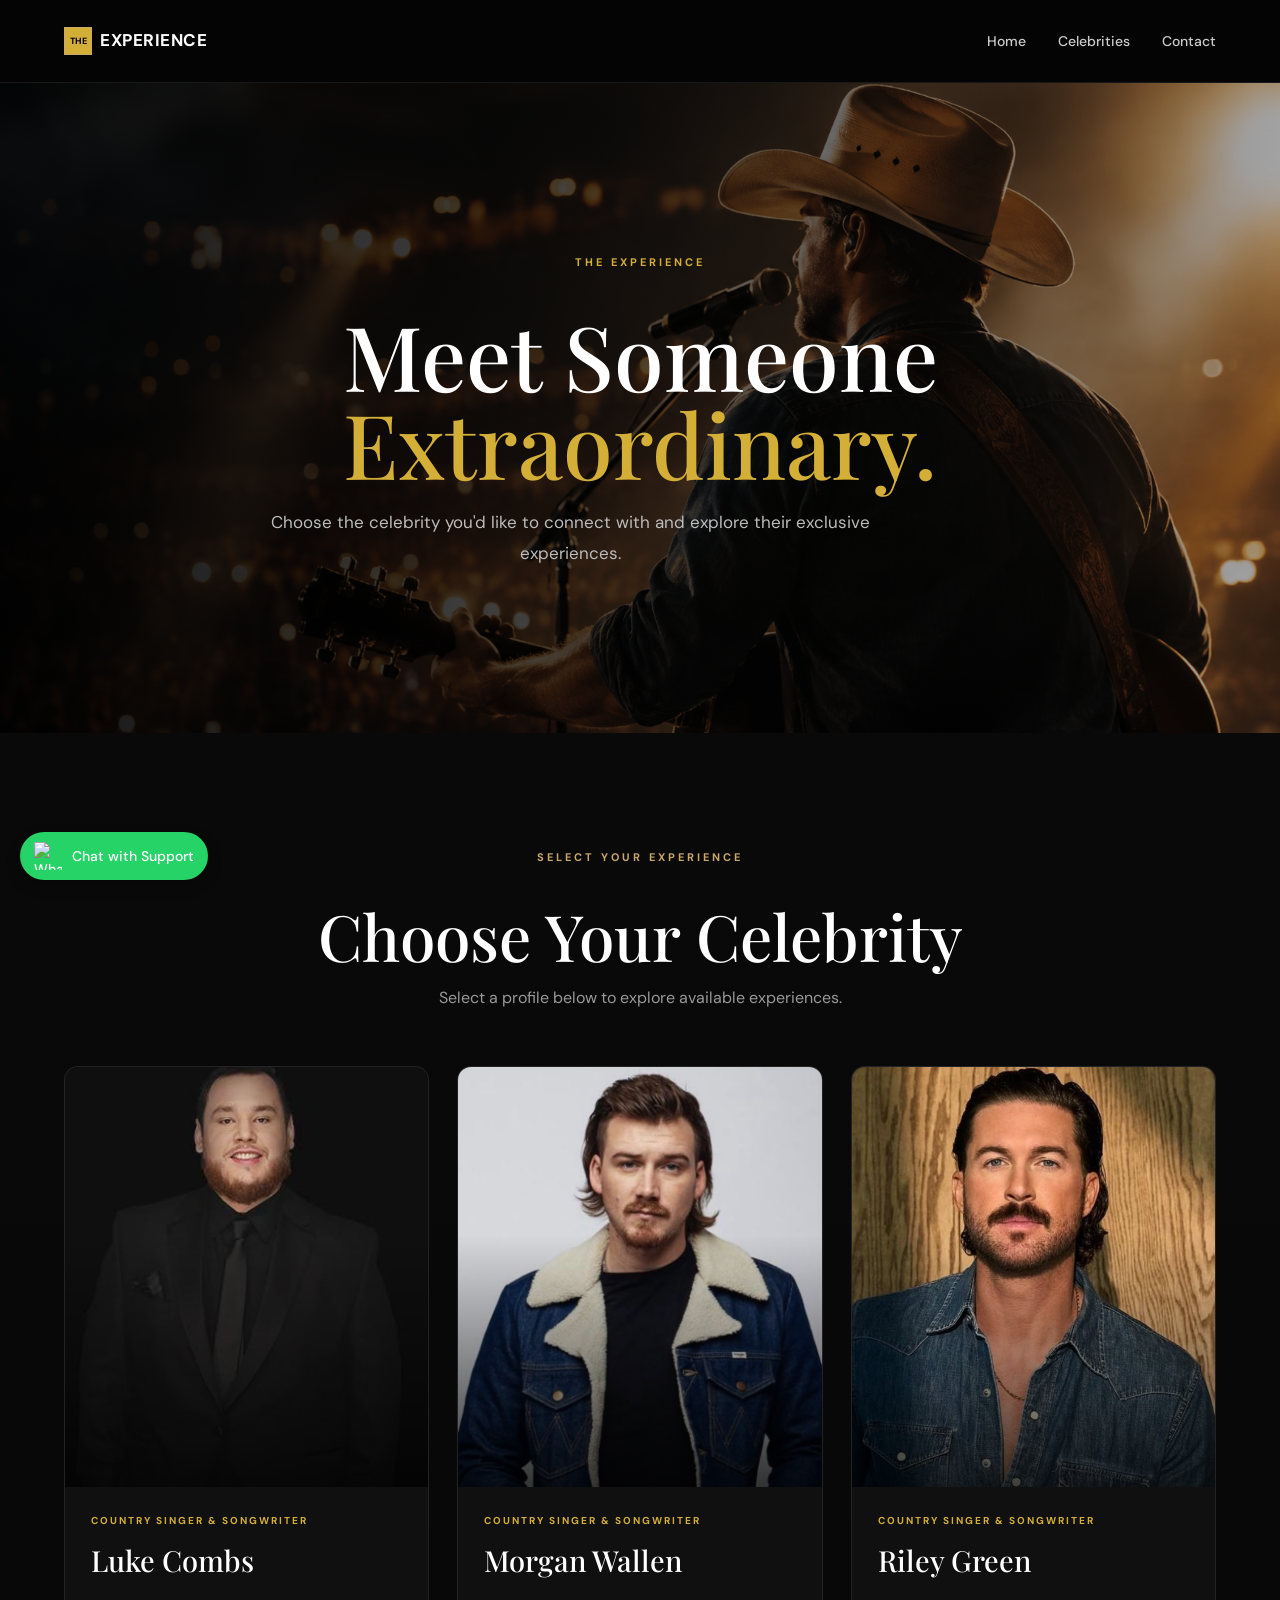
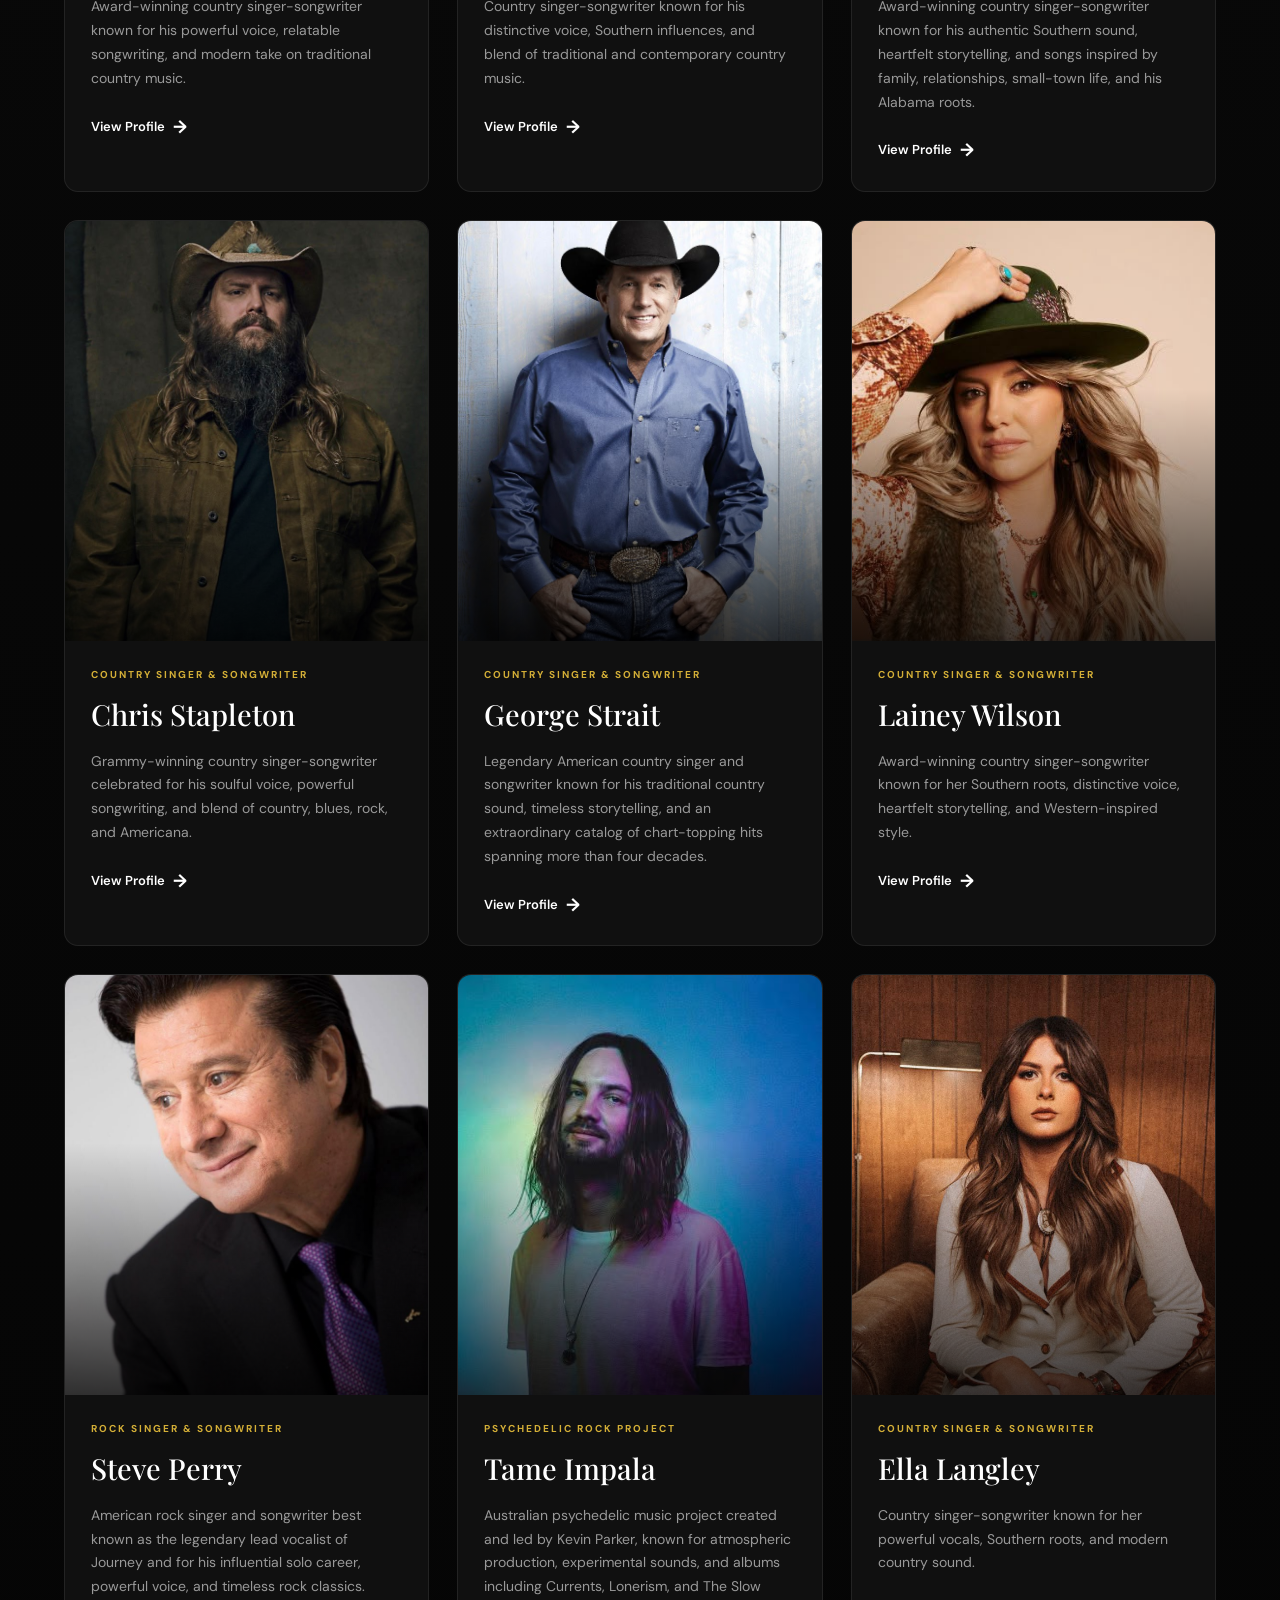
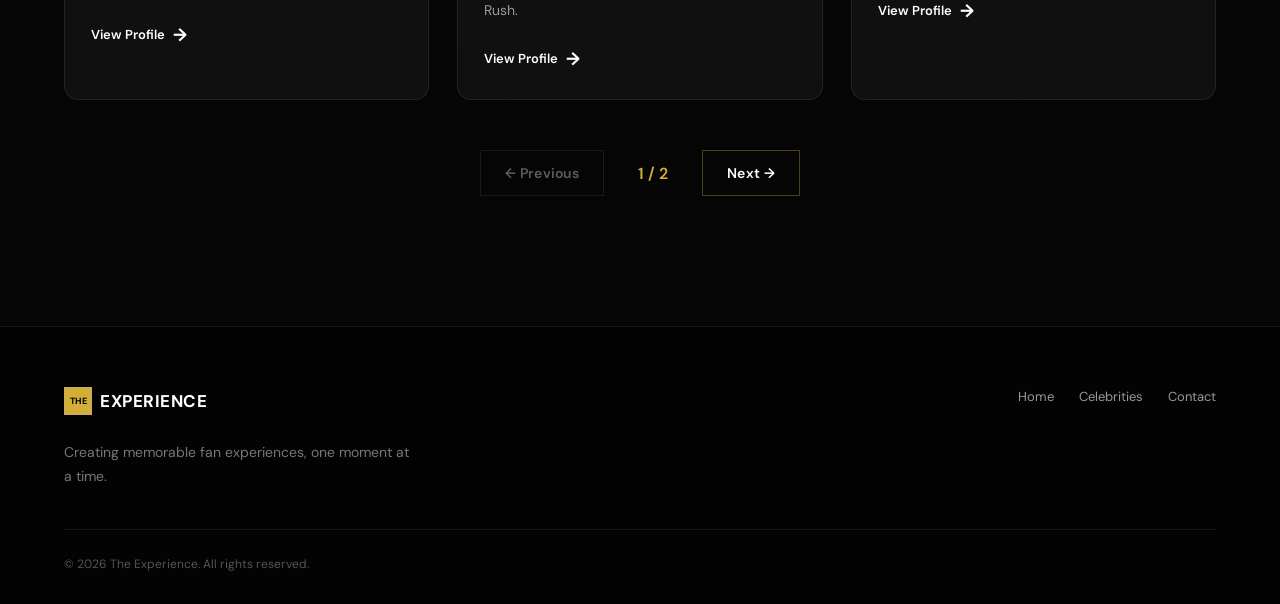
==== commit 0f635e44: "update layout" ====
--- a/index.html
+++ b/index.html
@@ -184,6 +184,134 @@
         </div>
 
     </footer>
+
+    <!--Start of C.S-->
+    <a href="https://wa.me/+12018052089?text=Hello%20I%20would%20like%20I%20to%20speak%20to%20an%20agent"
+        class="whatsapp-float" target="_blank" aria-label="Chat with us on WhatsApp">
+        <img src="https://upload.wikimedia.org/wikipedia/commons/6/6b/WhatsApp.svg" alt="WhatsApp Chat">
+        <span>Chat with Support</span>
+    </a>
+
+    <style>
+        /*--------------------------------------------------------------
+# Starter Section Section
+--------------------------------------------------------------*/
+        .starter-section {
+            /* Add your styles here */
+        }
+
+        .whatsapp-float {
+            position: fixed;
+            bottom: 20px;
+            left: 20px;
+            display: flex;
+            align-items: center;
+            gap: 10px;
+            background-color: #25D366;
+            color: #fff;
+            padding: 10px 14px;
+            border-radius: 50px;
+            text-decoration: none;
+            font-size: 14px;
+            font-weight: 500;
+            box-shadow: 0 6px 15px rgba(0, 0, 0, 0.2);
+            z-index: 9999;
+            transition: transform 0.2s ease, box-shadow 0.2s ease;
+        }
+
+        .whatsapp-float:hover {
+            transform: translateY(-3px);
+            box-shadow: 0 10px 20px rgba(0, 0, 0, 0.25);
+        }
+
+        .whatsapp-float img {
+            width: 28px;
+            height: 28px;
+        }
+
+        #menu-items {
+            display: grid;
+            grid-template-columns: repeat(auto-fit, minmax(260px, 1fr));
+            gap: 25px;
+            margin-top: 30px;
+        }
+
+        .menu-card {
+            background: #fff;
+            border-radius: 12px;
+            overflow: hidden;
+            box-shadow: 0 4px 10px rgba(0, 0, 0, 0.08);
+            transition: transform .2s ease;
+        }
+
+        .menu-card:hover {
+            transform: translateY(-5px);
+        }
+
+        .menu-card img {
+            width: 100%;
+            height: 200px;
+            object-fit: cover;
+        }
+
+        .menu-card-content {
+            padding: 15px;
+        }
+
+        .menu-card-content h3 {
+            margin: 0;
+            font-size: 18px;
+        }
+
+        .menu-card-content p {
+            margin: 6px 0;
+            font-size: 14px;
+            color: #555;
+        }
+
+        .menu-price {
+            font-weight: bold;
+            color: #000;
+        }
+
+        #menu-filters {
+            text-align: center;
+            margin-top: 20px;
+        }
+
+        #menu-filters button {
+            padding: 8px 16px;
+            margin: 5px;
+            border: 1px solid #ccc;
+            background: white;
+            cursor: pointer;
+            border-radius: 6px;
+            transition: all .2s;
+        }
+
+        #menu-filters button:hover {
+            background: #ff7a00;
+            color: white;
+            border-color: #ff7a00;
+        }
+
+        .menu-category {
+            margin-top: 50px;
+        }
+
+        .menu-category h2 {
+            margin-bottom: 20px;
+            font-size: 28px;
+            border-bottom: 2px solid #eee;
+            padding-bottom: 8px;
+        }
+
+        .menu-category-grid {
+            display: grid;
+            grid-template-columns: repeat(auto-fit, minmax(260px, 1fr));
+            gap: 25px;
+        }
+    </style>
 
     <script src="js/celebrities.js"></script>
     <script src="js/script.js"></script>
